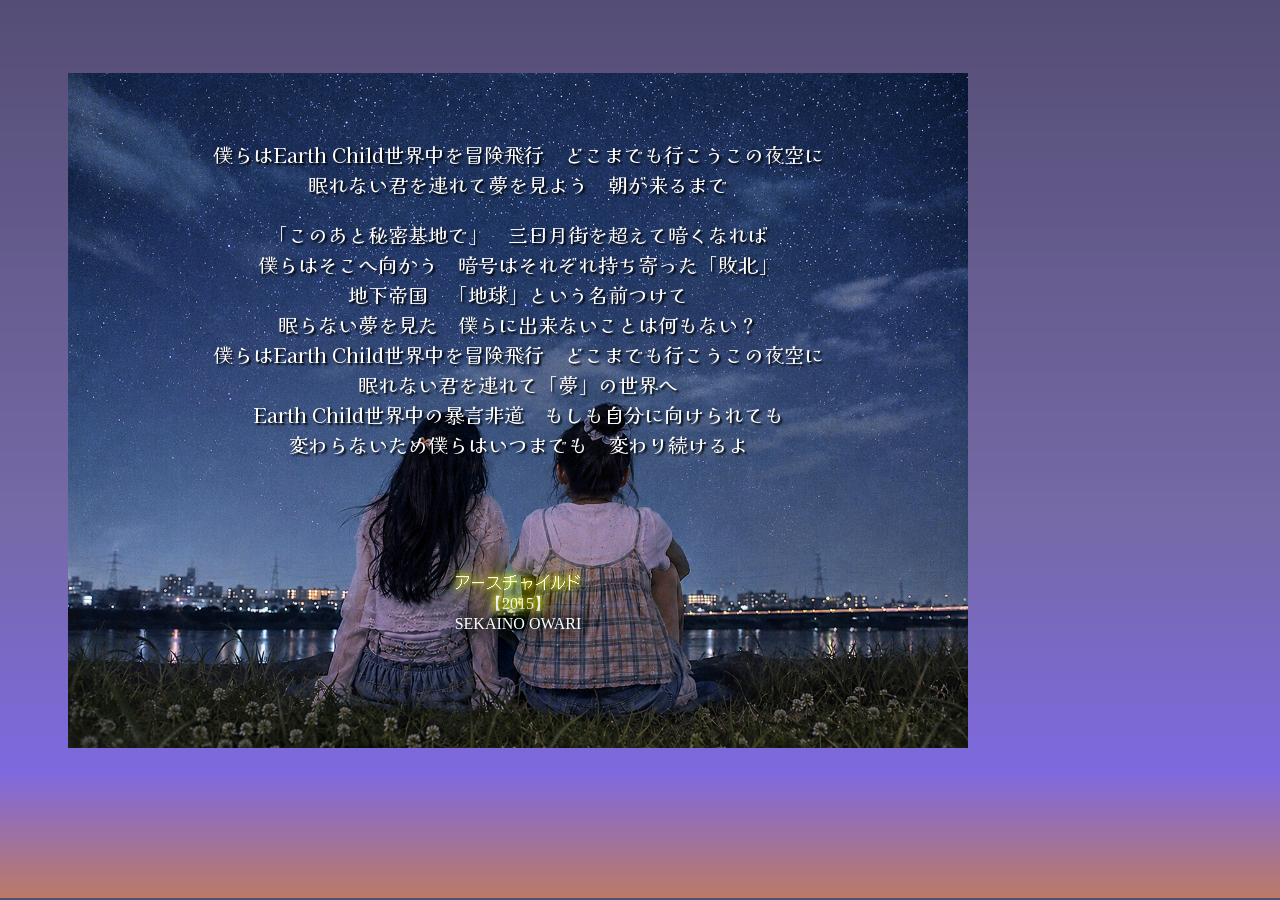
==== index.html @ 15795c58 "Add files via upload" ====
<!DOCTYPE html>
<head>
    <title>my song</title>
    <link rel="stylesheet" href="css/style_mysong.css">
</head>

<body>
    <div class="sekaowa">
    <!-- 歌詞 -->
        <div class="kasi">
            <p>僕らはEarth Child世界中を冒険飛行　どこまでも行こうこの夜空に<br>
                眠れない君を連れて夢を見よう　朝が来るまで<br></p>
            <p>
                「このあと秘密基地で」　三日月街を超えて暗くなれば<br>
                僕らはそこへ向かう　暗号はそれぞれ持ち寄った「敗北」<br>
                地下帝国　「地球」という名前つけて<br>
                眠らない夢を見た　僕らに出来ないことは何もない？<br>
                僕らはEarth Child世界中を冒険飛行　どこまでも行こうこの夜空に<br>
                眠れない君を連れて「夢」の世界へ<br>
                Earth Child世界中の暴言非道　もしも自分に向けられても<br>
                変わらないため僕らはいつまでも　変わり続けるよ
            </p>    
        </div>
        <div class="ttl"><span>アースチャイルド</span><br>【2015】</div>
        <div class="name"><a href="https://sekainoowari.jp/">SEKAINO OWARI</a></div>

    </div>

</body>
---- css/style_mysong.css ----
/* 歌詞フォント */
@import url('https://fonts.googleapis.com/css2?family=Kaisei+Opti&display=swap');
/* 名前フォント */
@import url('https://fonts.googleapis.com/css2?family=DotGothic16&display=swap');
/*  */

body{
    background: linear-gradient(
    rgba(12, 2, 58, 0.7),
    rgba(26, 6, 109, 0.6) 58%,
    rgba(41, 4, 202, 0.6) 86%,
    rgba(144, 34, 0, 0.6));
    height: 830px;
}

.sekaowa{
    background-image: url(../images/yozora.png);
    background-size: contain;
    background-position: center;
    background-repeat: no-repeat;
    width: 900px;
    height: 700px;
    margin: 60px 60px;
}

.sekaowa:hover{
    background-image: url(../images/utyuu.png);
    transition: all 1s;
    opacity: 0.7;
}

.kasi{
    font-size:20px;
    color:white;
    text-shadow: 2px 2px 2px black;
    line-height:1.5;
    padding: 40px;
    padding-top: 60px;
    text-align: center;
    font-family: "Kaisei Opti", serif;
    
}

.ttl{
    text-align: center;
    color: white;
    text-shadow:
    0 0 5px #ffff00,
    0 0 10px #ffff00,
    0 0 20px #ffff00,
    0 0 40px #ffff00,
    0 0 80px #ffff00;
    padding-top: 50px;
}

.name{
    text-align: center;
    text-shadow: 
    0 0 10px #000000,
    0 0 20px #000000,
    0 0 40px #000000,
    0 0 80px #00bfff;
}

a{
    text-decoration: none;
    color: white;
}
a:hover{
    color: white;
    text-shadow: 
    0 0 10px #00bfff,
    0 0 20px #000000,
    0 0 40px #000000,
    0 0 80px #000000;
}

span{
    font-family: "DotGothic16", sans-serif;
}
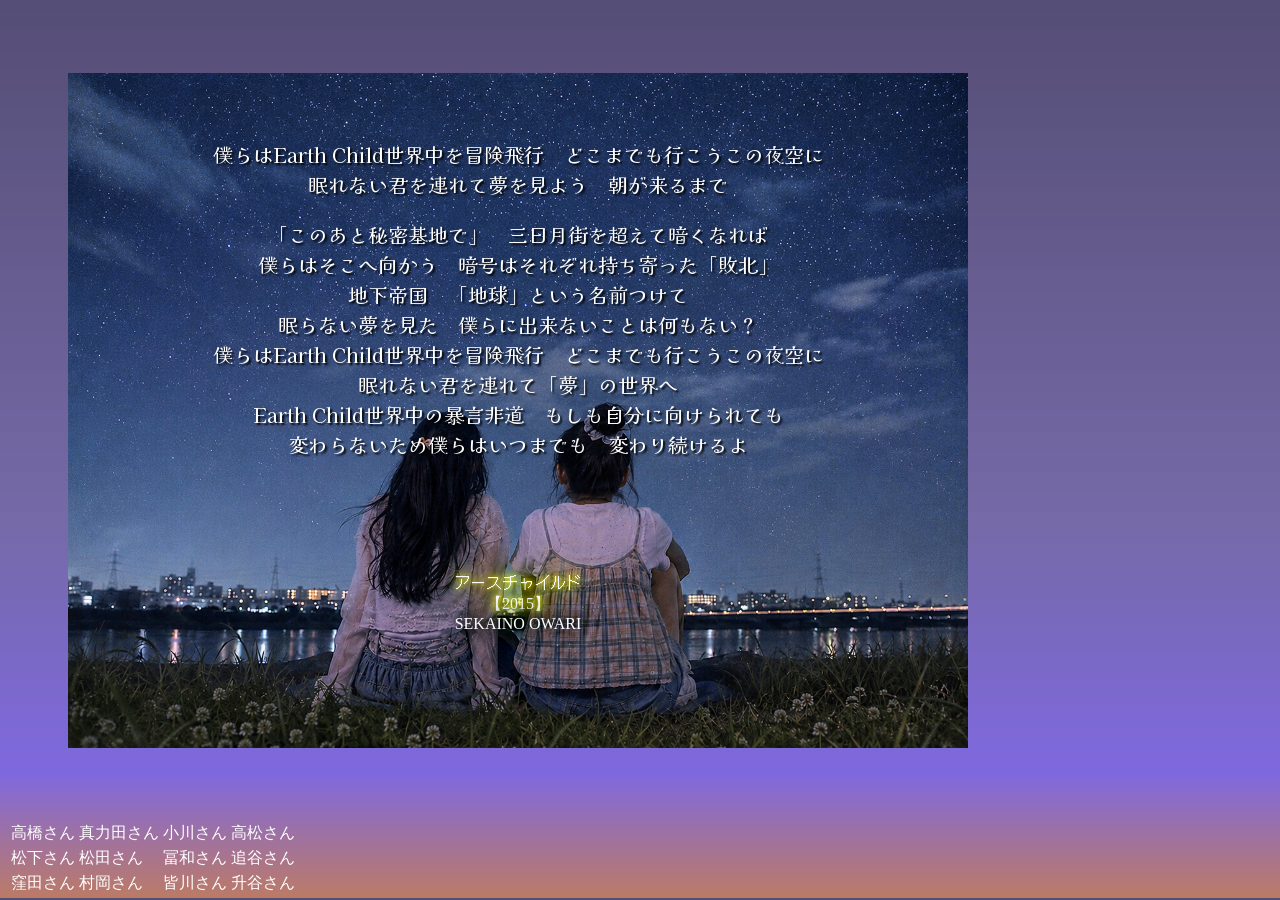
==== commit f6bcbf1e: "Add files via upload" ====
--- a/index.html
+++ b/index.html
@@ -23,7 +23,28 @@
         </div>
         <div class="ttl"><span>アースチャイルド</span><br>【2015】</div>
         <div class="name"><a href="https://sekainoowari.jp/">SEKAINO OWARI</a></div>
-
+    </div>
+    <div>
+        <table class="team">
+            <tr>
+                <td><a href="https://yt-takahashi00.github.io/mysite/">高橋さん</a></td>
+                <td><a href="https://naomimakata.github.io/mysite/">真力田さん</a></td>
+                <td><a href="https://ogawahi.github.io/mysite/">小川さん</a></td>
+                <td><a href="https://naho19810523-beep.github.io/mysite/mysong.html">高松さん</a></td>
+            </tr>
+            <tr>
+                <td><a href="https://aya7mido.github.io/mysite/">松下さん</a></td>
+                <td><a href="https://taro675.github.io/mysite/">松田さん</a></td>
+                <td><a href="https://j-fuwa.github.io/mysite/">冨和さん</a></td>
+                <td><a href="https://rutoonsam-01.github.io/mysite/">追谷さん</a></td>
+            </tr>
+            <tr>
+                <td><a  href="https://khmaa-ops.github.io/mysite/">窪田さん</a></td>
+                <td><a href="https://atsuko260602-art.github.io/mysite/">村岡さん</a></td>
+                <td><a href="https://tminakawa6081-web.github.io/mysite/">皆川さん</a></td>
+                <td><a href="https://masutaniwakano-png.github.io/mysite4/">升谷さん</a></td>
+            </tr>
+        </table>
     </div>
 
 </body>
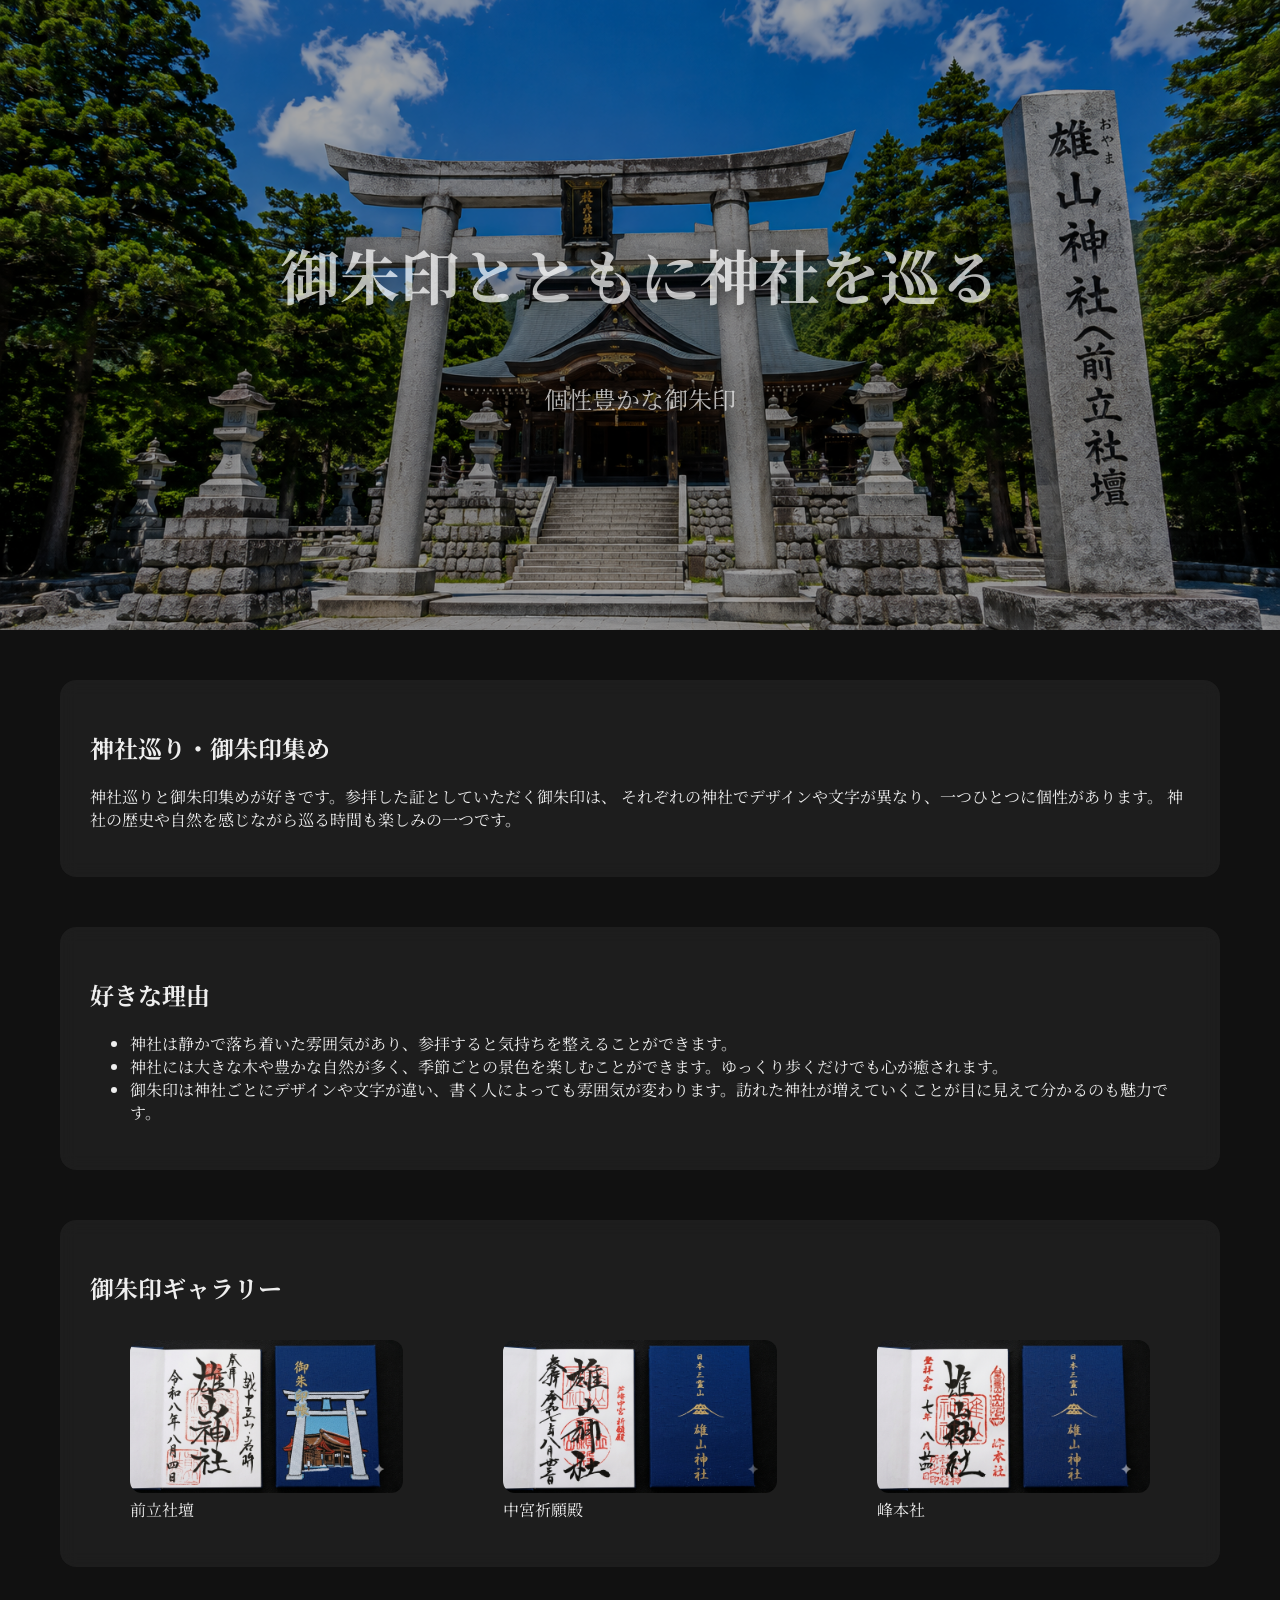
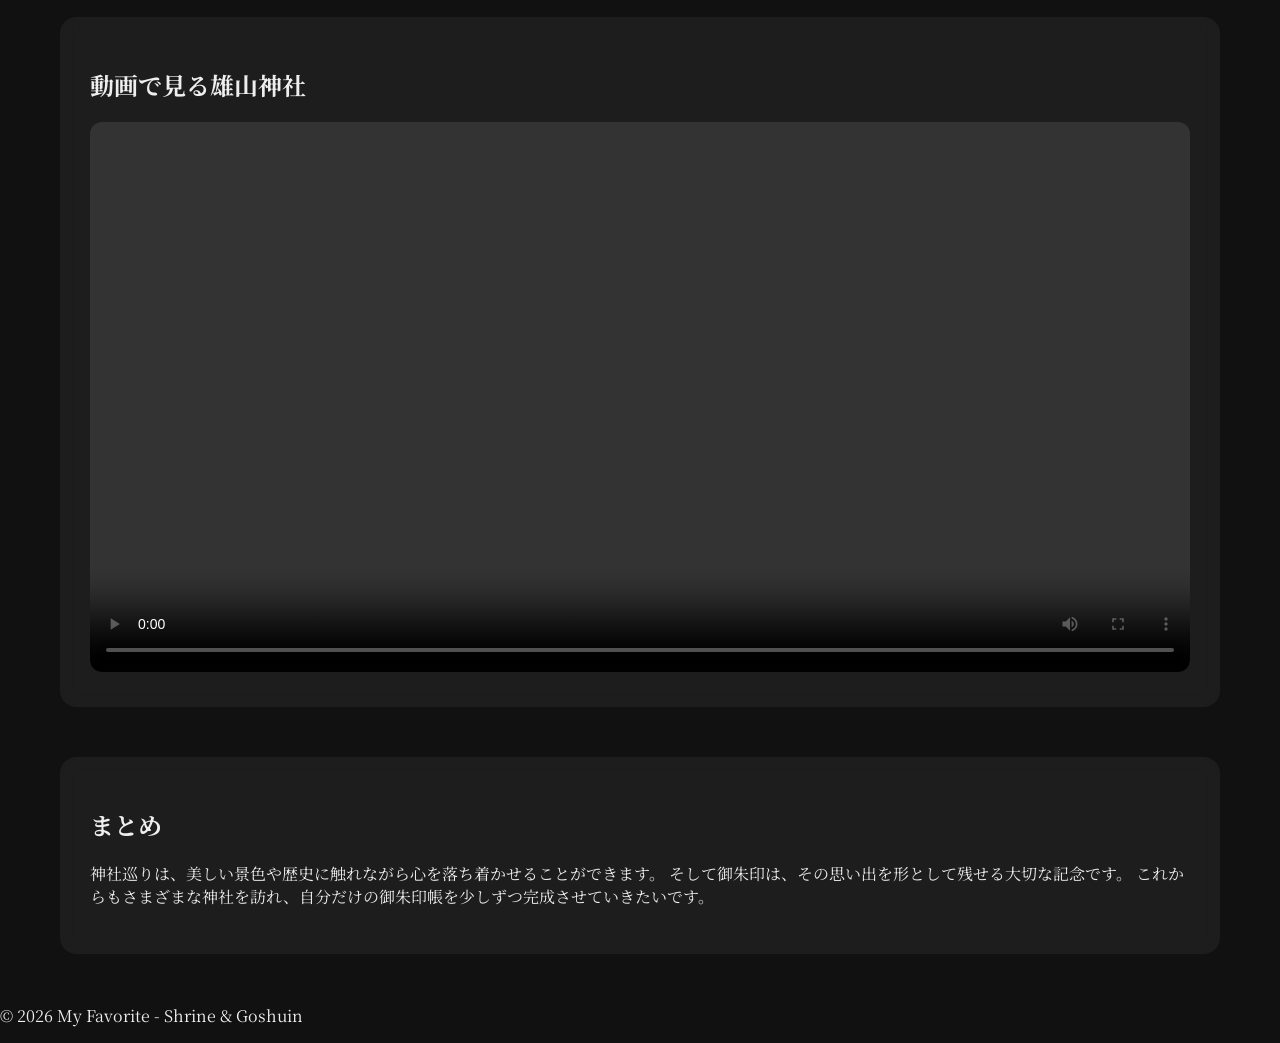
==== commit aaa3a791: "Add files via upload" ====
--- a/index.html
+++ b/index.html
@@ -1,50 +1,116 @@
 <!DOCTYPE html>
+<html lang="ja">
+
 <head>
-    <title>my song</title>
-    <link rel="stylesheet" href="css/style_mysong.css">
+    <meta charset="UTF-8">
+    <title>御朱印とともに神社を巡る</title>
+    <link rel="stylesheet" href="css/style.css">
 </head>
 
 <body>
-    <div class="sekaowa">
-    <!-- 歌詞 -->
-        <div class="kasi">
-            <p>僕らはEarth Child世界中を冒険飛行　どこまでも行こうこの夜空に<br>
-                眠れない君を連れて夢を見よう　朝が来るまで<br></p>
+
+    <!-- =========================
+       メインビジュアル
+  ========================== -->
+    <header class="hero">
+
+        <div class="slider">
+            <img src="image/main1.png" alt="雄山神社 前立社壇" class="slide active" />
+            <img src="image/main2.png" alt="雄山神社 中宮祈願殿" class="slide" />
+            <img src="image/main3.png" alt="雄山神社 峰本社" class="slide" />
+        </div>
+        <div class="overlay">
+            <h1>御朱印とともに神社を巡る</h1>
+            <p class="catch">個性豊かな御朱印</p>
+        </div>
+
+    </header>
+
+    <main>
+
+        <!-- =========================
+         紹介
+    ========================== -->
+        <section class="card fadein">
+            <h2>神社巡り・御朱印集め</h2>
+
             <p>
-                「このあと秘密基地で」　三日月街を超えて暗くなれば<br>
-                僕らはそこへ向かう　暗号はそれぞれ持ち寄った「敗北」<br>
-                地下帝国　「地球」という名前つけて<br>
-                眠らない夢を見た　僕らに出来ないことは何もない？<br>
-                僕らはEarth Child世界中を冒険飛行　どこまでも行こうこの夜空に<br>
-                眠れない君を連れて「夢」の世界へ<br>
-                Earth Child世界中の暴言非道　もしも自分に向けられても<br>
-                変わらないため僕らはいつまでも　変わり続けるよ
-            </p>    
-        </div>
-        <div class="ttl"><span>アースチャイルド</span><br>【2015】</div>
-        <div class="name"><a href="https://sekainoowari.jp/">SEKAINO OWARI</a></div>
-    </div>
-    <div>
-        <table class="team">
-            <tr>
-                <td><a href="https://yt-takahashi00.github.io/mysite/">高橋さん</a></td>
-                <td><a href="https://naomimakata.github.io/mysite/">真力田さん</a></td>
-                <td><a href="https://ogawahi.github.io/mysite/">小川さん</a></td>
-                <td><a href="https://naho19810523-beep.github.io/mysite/mysong.html">高松さん</a></td>
-            </tr>
-            <tr>
-                <td><a href="https://aya7mido.github.io/mysite/">松下さん</a></td>
-                <td><a href="https://taro675.github.io/mysite/">松田さん</a></td>
-                <td><a href="https://j-fuwa.github.io/mysite/">冨和さん</a></td>
-                <td><a href="https://rutoonsam-01.github.io/mysite/">追谷さん</a></td>
-            </tr>
-            <tr>
-                <td><a  href="https://khmaa-ops.github.io/mysite/">窪田さん</a></td>
-                <td><a href="https://atsuko260602-art.github.io/mysite/">村岡さん</a></td>
-                <td><a href="https://tminakawa6081-web.github.io/mysite/">皆川さん</a></td>
-                <td><a href="https://masutaniwakano-png.github.io/mysite4/">升谷さん</a></td>
-            </tr>
-        </table>
-    </div>
+                神社巡りと御朱印集めが好きです。参拝した証としていただく御朱印は、
+                それぞれの神社でデザインや文字が異なり、一つひとつに個性があります。
+                神社の歴史や自然を感じながら巡る時間も楽しみの一つです。
+            </p>
+        </section>
 
-</body>+        <!-- =========================
+         好きな理由
+    ========================== -->
+        <section class="card fadein">
+            <h2>好きな理由</h2>
+
+            <ul class="reason-list">
+                <li>神社は静かで落ち着いた雰囲気があり、参拝すると気持ちを整えることができます。</li>
+                <li>神社には大きな木や豊かな自然が多く、季節ごとの景色を楽しむことができます。ゆっくり歩くだけでも心が癒されます。</li>
+                <li>御朱印は神社ごとにデザインや文字が違い、書く人によっても雰囲気が変わります。訪れた神社が増えていくことが目に見えて分かるのも魅力です。
+                </li>
+            </ul>
+        </section>
+
+        <!-- =========================
+         ギャラリー
+    ========================== -->
+        <section class="card fadein">
+            <h2>御朱印ギャラリー</h2>
+
+            <div class="gallery">
+                <figure>
+                    <img src="image/sub1.png" alt="前立社壇の御朱印と御朱印帳" />
+                    <figcaption>前立社壇</figcaption>
+                </figure>
+
+                <figure>
+                    <img src="image/sub2.png" alt="中宮祈願殿の御朱印と御朱印帳" />
+                    <figcaption>中宮祈願殿</figcaption>
+                </figure>
+
+                <figure>
+                    <img src="image/sub3.png" alt="峰本社の御朱印と御朱印帳" />
+                    <figcaption>峰本社</figcaption>
+                </figure>
+            </div>
+        </section>
+
+        <!-- =========================
+         動画
+    ========================== -->
+        <section class="card fadein">
+            <h2>動画で見る雄山神社</h2>
+
+            <video controls preload="metadata" class="movie">
+                <source src="video/sanpai.mp4" type="video/mp4" />
+                お使いのブラウザは動画タグに対応していません。
+            </video>
+        </section>
+
+        <!-- =========================
+         まとめ
+    ========================== -->
+        <section class="card fadein">
+            <h2>まとめ</h2>
+
+            <p>
+                神社巡りは、美しい景色や歴史に触れながら心を落ち着かせることができます。
+                そして御朱印は、その思い出を形として残せる大切な記念です。
+                これからもさまざまな神社を訪れ、自分だけの御朱印帳を少しずつ完成させていきたいです。
+            </p>
+        </section>
+
+    </main>
+
+    <footer>
+        <p>&copy; 2026 My Favorite - Shrine & Goshuin</p>
+    </footer>
+
+    <script src="js/script.js"></script>
+</body>
+
+</html>
--- a/css/style.css
+++ b/css/style.css
@@ -0,0 +1,77 @@
+@import url('https://fonts.googleapis.com/css2?family=Noto+Serif+JP:wght@200..900&display=swap');
+
+body{
+    margin:0;
+    background:#111;
+    color:#eee;
+    font-family: "Noto Serif JP", serif;
+} 
+.hero{
+    height:70vh;
+    position:relative;
+    overflow:hidden;
+}
+.overlay{
+    position:absolute;
+    inset:0;
+    display:flex;
+    flex-direction:column;
+    justify-content:center;
+    align-items:center;
+    background:rgba(0,0,0,.35);
+    z-index: 10;
+}
+.overlay h1{
+    font-size:60px;
+    color:white;
+    text-shadow:0 0 30px black;
+    opacity: 0.7;
+}
+.overlay p{
+    font-size:24px;
+    color:white;
+    opacity: 0.7;
+}
+.slide{
+    position:absolute;
+    width:100%;
+    height:100%;
+    object-fit:cover;
+    object-position: center;
+    opacity:0;
+    transition: opacity 1s;
+}
+.slider{
+    position: absolute;
+    inset: 0;
+    z-index: 1;
+}
+.slide.active{
+    opacity:1;
+}
+h1{
+    font-size:3rem
+}
+section{
+    max-width:1100px;
+    margin:50px auto;
+    padding:30px;
+    background:rgba(255,255,255,.05);
+    backdrop-filter:blur(8px);
+    border-radius:16px;
+}
+.gallery{
+    display:grid;
+    grid-template-columns:repeat(3,1fr);
+    gap:20px;
+}
+.gallery img,video{
+    width:100%;
+    border-radius:12px;
+}
+.gallery img{
+    transition:.3s;
+}
+.gallery img:hover{
+    transform:scale(1.05);
+}
